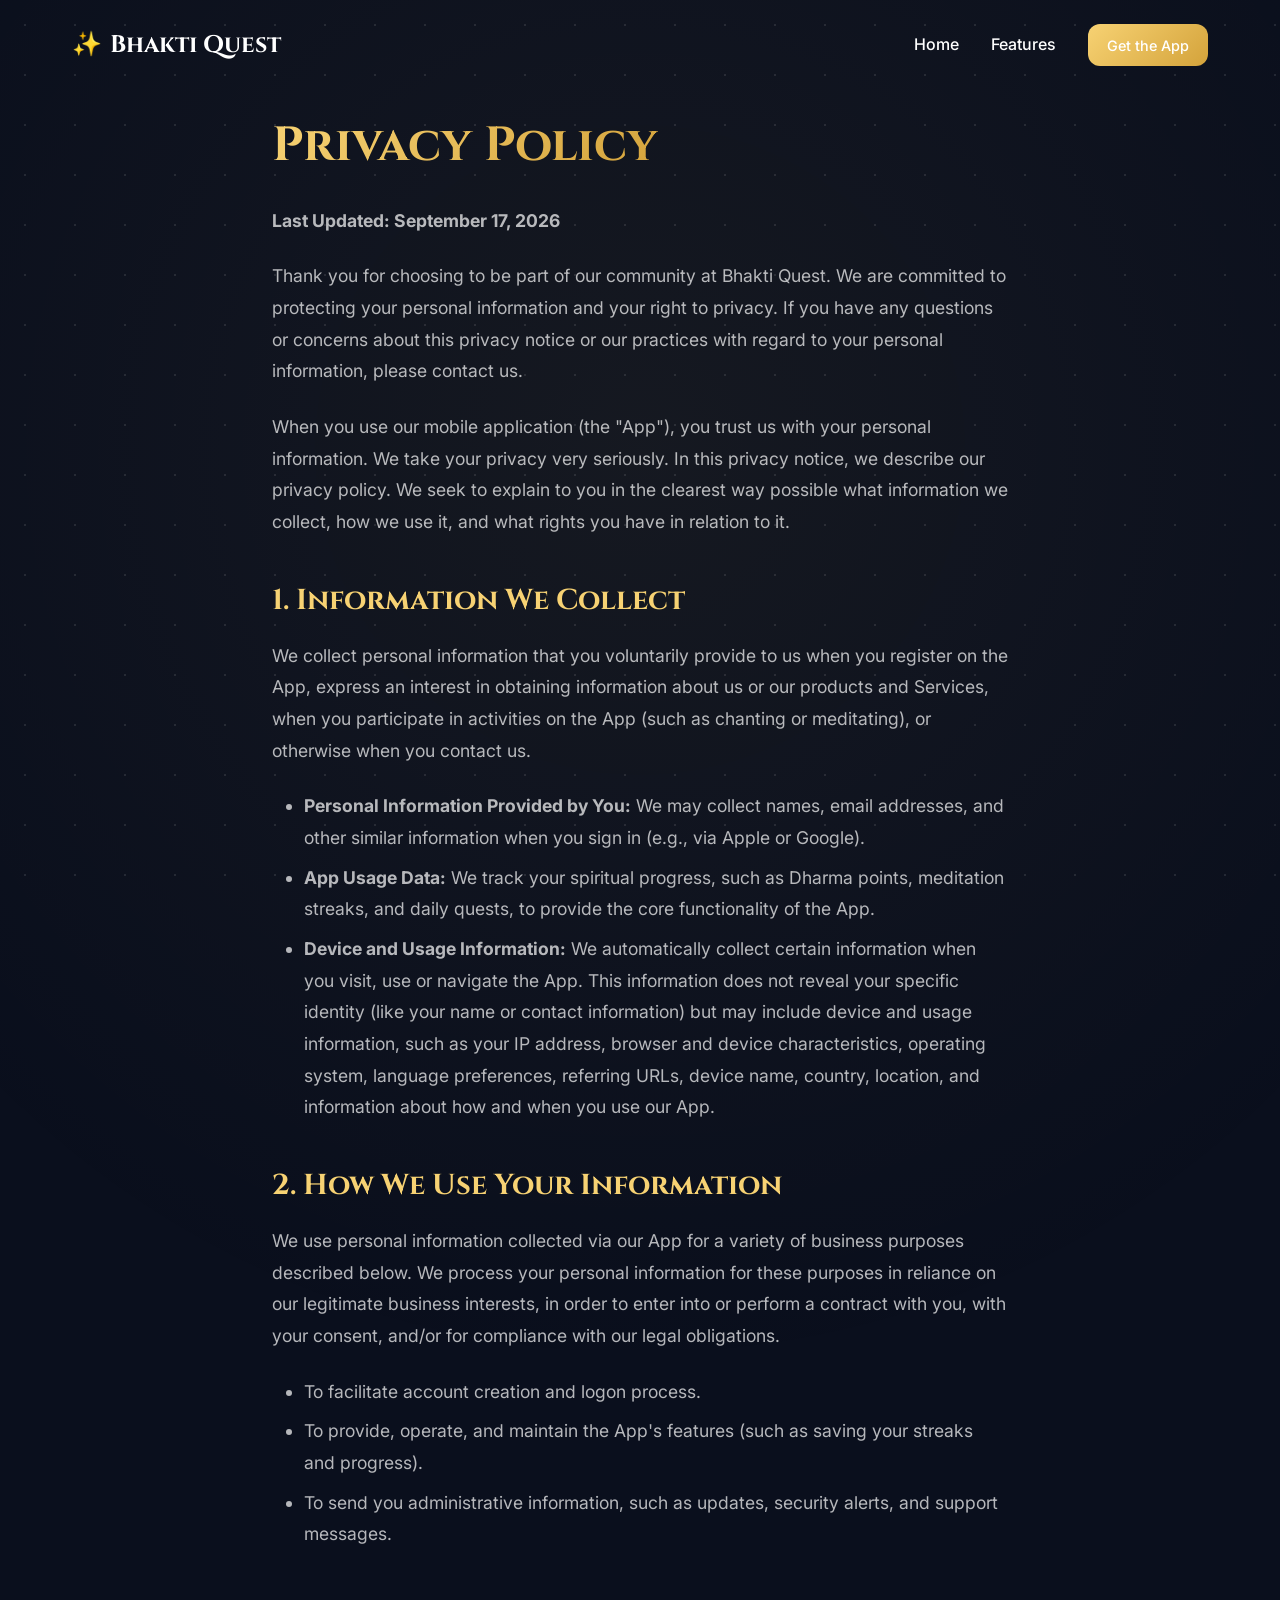
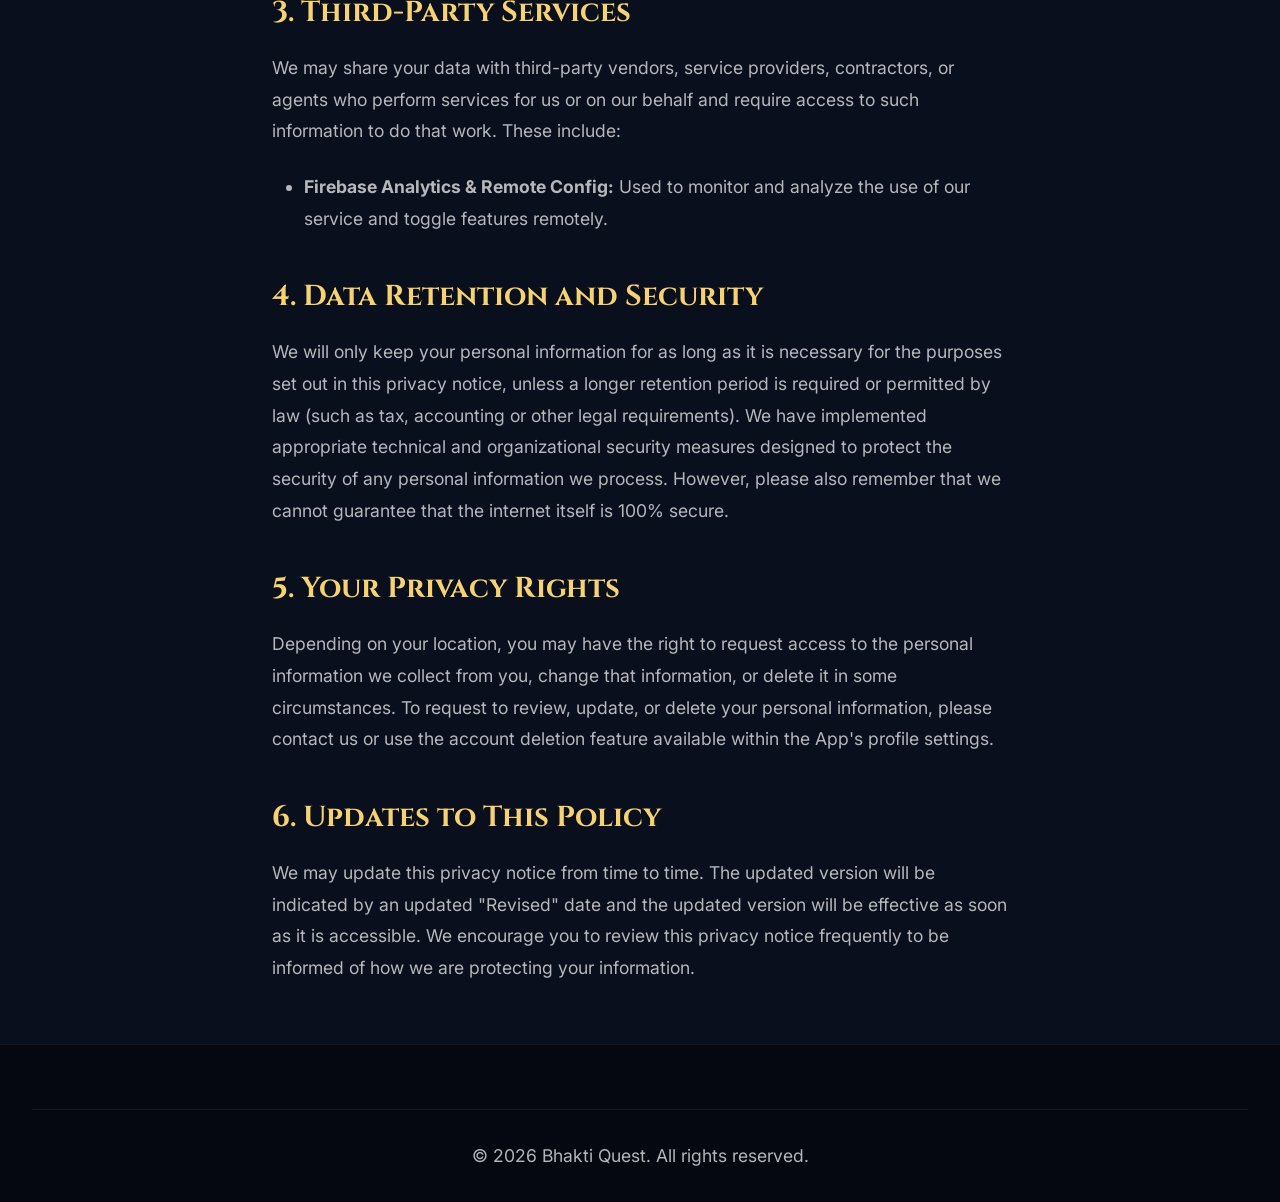
==== privacy.html @ 6d5a3833 "Add files via upload" ====
<!DOCTYPE html>
<html lang="en">
<head>
    <meta charset="UTF-8">
    <meta name="viewport" content="width=device-width, initial-scale=1.0">
    <title>Privacy Policy - Bhakti Quest</title>
    <meta name="description" content="Privacy Policy for the Bhakti Quest app.">
    
    <!-- Google Fonts -->
    <link rel="preconnect" href="https://fonts.googleapis.com">
    <link rel="preconnect" href="https://fonts.gstatic.com" crossorigin>
    <link href="https://fonts.googleapis.com/css2?family=Cinzel:wght@400;600;700&family=Inter:wght@300;400;500;600&display=swap" rel="stylesheet">
    
    <link rel="stylesheet" href="style.css">
    <style>
        .legal-content {
            max-width: 800px;
            margin: 120px auto 60px;
            padding: 0 2rem;
        }
        .legal-content h1 {
            font-size: 3rem;
            margin-bottom: 2rem;
            text-align: center;
        }
        .legal-content h2 {
            font-size: 1.8rem;
            margin-top: 2.5rem;
            margin-bottom: 1rem;
            color: var(--gold-primary);
        }
        .legal-content p, .legal-content ul {
            margin-bottom: 1.5rem;
            font-size: 1.1rem;
            line-height: 1.8;
            color: var(--text-secondary);
        }
        .legal-content ul {
            padding-left: 2rem;
        }
        .legal-content li {
            margin-bottom: 0.5rem;
        }
    </style>
</head>
<body>
    <!-- Background Elements -->
    <div class="bg-glow"></div>
    <div class="stars"></div>

    <!-- Navigation -->
    <nav class="navbar">
        <div class="nav-container">
            <div class="logo">
                <a href="index.html" style="text-decoration: none; display: flex; align-items: center; gap: 0.5rem; color: white;">
                    <span class="logo-icon" style="color: var(--gold-primary);">✨</span>
                    <span>Bhakti Quest</span>
                </a>
            </div>
            <div class="nav-links">
                <a href="index.html">Home</a>
                <a href="index.html#features">Features</a>
                <a href="https://apps.apple.com/app/id6502264908" class="btn-primary-small">Get the App</a>
            </div>
        </div>
    </nav>

    <!-- Content Section -->
    <section class="legal-content">
        <h1 class="text-gold">Privacy Policy</h1>
        <p><strong>Last Updated: September 17, 2026</strong></p>
        
        <p>Thank you for choosing to be part of our community at Bhakti Quest. We are committed to protecting your personal information and your right to privacy. If you have any questions or concerns about this privacy notice or our practices with regard to your personal information, please contact us.</p>
        
        <p>When you use our mobile application (the "App"), you trust us with your personal information. We take your privacy very seriously. In this privacy notice, we describe our privacy policy. We seek to explain to you in the clearest way possible what information we collect, how we use it, and what rights you have in relation to it.</p>
        
        <h2>1. Information We Collect</h2>
        <p>We collect personal information that you voluntarily provide to us when you register on the App, express an interest in obtaining information about us or our products and Services, when you participate in activities on the App (such as chanting or meditating), or otherwise when you contact us.</p>
        <ul>
            <li><strong>Personal Information Provided by You:</strong> We may collect names, email addresses, and other similar information when you sign in (e.g., via Apple or Google).</li>
            <li><strong>App Usage Data:</strong> We track your spiritual progress, such as Dharma points, meditation streaks, and daily quests, to provide the core functionality of the App.</li>
            <li><strong>Device and Usage Information:</strong> We automatically collect certain information when you visit, use or navigate the App. This information does not reveal your specific identity (like your name or contact information) but may include device and usage information, such as your IP address, browser and device characteristics, operating system, language preferences, referring URLs, device name, country, location, and information about how and when you use our App.</li>
        </ul>

        <h2>2. How We Use Your Information</h2>
        <p>We use personal information collected via our App for a variety of business purposes described below. We process your personal information for these purposes in reliance on our legitimate business interests, in order to enter into or perform a contract with you, with your consent, and/or for compliance with our legal obligations.</p>
        <ul>
            <li>To facilitate account creation and logon process.</li>
            <li>To provide, operate, and maintain the App's features (such as saving your streaks and progress).</li>
            <li>To send you administrative information, such as updates, security alerts, and support messages.</li>
        </ul>

        <h2>3. Third-Party Services</h2>
        <p>We may share your data with third-party vendors, service providers, contractors, or agents who perform services for us or on our behalf and require access to such information to do that work. These include:</p>
        <ul>
            <li><strong>Firebase Analytics & Remote Config:</strong> Used to monitor and analyze the use of our service and toggle features remotely.</li>
        </ul>

        <h2>4. Data Retention and Security</h2>
        <p>We will only keep your personal information for as long as it is necessary for the purposes set out in this privacy notice, unless a longer retention period is required or permitted by law (such as tax, accounting or other legal requirements). We have implemented appropriate technical and organizational security measures designed to protect the security of any personal information we process. However, please also remember that we cannot guarantee that the internet itself is 100% secure.</p>

        <h2>5. Your Privacy Rights</h2>
        <p>Depending on your location, you may have the right to request access to the personal information we collect from you, change that information, or delete it in some circumstances. To request to review, update, or delete your personal information, please contact us or use the account deletion feature available within the App's profile settings.</p>

        <h2>6. Updates to This Policy</h2>
        <p>We may update this privacy notice from time to time. The updated version will be indicated by an updated "Revised" date and the updated version will be effective as soon as it is accessible. We encourage you to review this privacy notice frequently to be informed of how we are protecting your information.</p>
    </section>

    <!-- Footer -->
    <footer class="footer">
        <div class="footer-bottom">
            <p>&copy; 2026 Bhakti Quest. All rights reserved.</p>
        </div>
    </footer>
</body>
</html>
---- style.css ----
:root {
    --bg-dark: #0A0F1D;
    --bg-glass: rgba(18, 25, 43, 0.7);
    --gold-primary: #F7D273;
    --gold-gradient: linear-gradient(135deg, #F7D273 0%, #D4A33B 100%);
    --text-primary: #FFFFFF;
    --text-secondary: rgba(255, 255, 255, 0.7);
    --border-glass: rgba(247, 210, 115, 0.15);
}

* {
    margin: 0;
    padding: 0;
    box-sizing: border-box;
}

body {
    font-family: 'Inter', sans-serif;
    background-color: var(--bg-dark);
    color: var(--text-primary);
    line-height: 1.6;
    overflow-x: hidden;
}

h1, h2, h3, .logo span {
    font-family: 'Cinzel', serif;
}

/* Background Effects */
.bg-glow {
    position: fixed;
    top: -50%;
    left: -50%;
    width: 200%;
    height: 200%;
    background: radial-gradient(circle at center, rgba(247, 210, 115, 0.05) 0%, transparent 60%);
    z-index: -2;
    pointer-events: none;
}

.stars {
    position: fixed;
    top: 0;
    left: 0;
    width: 100%;
    height: 100%;
    background-image: radial-gradient(rgba(255,255,255,0.1) 1px, transparent 1px);
    background-size: 50px 50px;
    z-index: -1;
    pointer-events: none;
}

/* Utility Classes */
.text-gold {
    background: var(--gold-gradient);
    -webkit-background-clip: text;
    -webkit-text-fill-color: transparent;
    display: inline-block;
}

.glassmorphic {
    background: var(--bg-glass);
    backdrop-filter: blur(12px);
    -webkit-backdrop-filter: blur(12px);
    border: 1px solid var(--border-glass);
    border-radius: 24px;
}

/* Typography */
h1 {
    font-size: 4.5rem;
    line-height: 1.1;
    margin-bottom: 1.5rem;
}

h2 {
    font-size: 3rem;
    margin-bottom: 1rem;
}

p {
    color: var(--text-secondary);
    font-size: 1.1rem;
}

/* Navigation */
.navbar {
    position: fixed;
    top: 0;
    left: 0;
    width: 100%;
    padding: 1.5rem 0;
    z-index: 100;
    transition: all 0.3s ease;
}

.navbar.scrolled {
    background: rgba(10, 15, 29, 0.9);
    backdrop-filter: blur(10px);
    padding: 1rem 0;
    border-bottom: 1px solid rgba(255,255,255,0.05);
}

.nav-container {
    max-width: 1200px;
    margin: 0 auto;
    padding: 0 2rem;
    display: flex;
    justify-content: space-between;
    align-items: center;
}

.logo {
    display: flex;
    align-items: center;
    gap: 0.5rem;
    font-size: 1.5rem;
    font-weight: 700;
}

.logo-icon {
    color: var(--gold-primary);
}

.nav-links {
    display: flex;
    align-items: center;
    gap: 2rem;
}

.nav-links a {
    color: var(--text-primary);
    text-decoration: none;
    font-weight: 500;
    transition: color 0.3s ease;
}

.nav-links a:hover {
    color: var(--gold-primary);
}

/* Buttons */
.btn-primary, .btn-primary-small {
    background: var(--gold-gradient);
    color: #000;
    text-decoration: none;
    font-weight: 600;
    border-radius: 12px;
    display: inline-flex;
    align-items: center;
    gap: 0.5rem;
    transition: transform 0.3s ease, box-shadow 0.3s ease;
}

.btn-primary {
    padding: 1rem 2rem;
    font-size: 1.1rem;
}

.btn-primary-small {
    padding: 0.6rem 1.2rem;
    font-size: 0.9rem;
}

.btn-primary:hover, .btn-primary-small:hover {
    transform: translateY(-2px);
    box-shadow: 0 8px 20px rgba(247, 210, 115, 0.3);
}

.btn-secondary {
    background: rgba(255, 255, 255, 0.1);
    color: var(--text-primary);
    text-decoration: none;
    padding: 1rem 2rem;
    border-radius: 12px;
    font-weight: 600;
    backdrop-filter: blur(10px);
    border: 1px solid rgba(255,255,255,0.1);
    transition: all 0.3s ease;
}

.btn-secondary:hover {
    background: rgba(255, 255, 255, 0.15);
    transform: translateY(-2px);
}

/* Hero Section */
.hero {
    position: relative;
    min-height: 100vh;
    display: flex;
    align-items: center;
    padding: 120px 2rem 60px;
    overflow: hidden;
}

.hero-bg {
    position: absolute;
    top: 0;
    left: 0;
    width: 100%;
    height: 100%;
    background-size: cover;
    background-position: center;
    background-attachment: fixed;
    z-index: -2;
}

.hero-overlay {
    position: absolute;
    top: 0;
    left: 0;
    width: 100%;
    height: 100%;
    background: linear-gradient(to right, rgba(10, 15, 29, 0.95) 0%, rgba(10, 15, 29, 0.7) 100%);
    z-index: -1;
}

.hero-content {
    max-width: 1200px;
    margin: 0 auto;
    display: grid;
    grid-template-columns: 1fr 1fr;
    gap: 4rem;
    align-items: center;
}

.badge {
    display: inline-block;
    padding: 0.4rem 1rem;
    background: rgba(247, 210, 115, 0.1);
    color: var(--gold-primary);
    border: 1px solid var(--gold-primary);
    border-radius: 20px;
    font-size: 0.9rem;
    font-weight: 500;
    margin-bottom: 1.5rem;
    text-transform: uppercase;
    letter-spacing: 1px;
}

.hero-text p {
    font-size: 1.25rem;
    margin-bottom: 2.5rem;
    max-width: 500px;
}

.hero-cta {
    display: flex;
    gap: 1rem;
}

/* Mockup */
.hero-mockup {
    position: relative;
    perspective: 1000px;
}

.phone-frame {
    width: 320px;
    height: 650px;
    border: 12px solid #1c1c1e;
    border-radius: 40px;
    overflow: hidden;
    margin: 0 auto;
    box-shadow: 0 30px 60px rgba(0,0,0,0.5), 0 0 40px rgba(247, 210, 115, 0.15);
    background: #000;
    transform: rotateY(-15deg) rotateX(5deg);
    transition: transform 0.5s ease;
}

.phone-frame:hover {
    transform: rotateY(-5deg) rotateX(2deg);
}

.mockup-img {
    width: 100%;
    height: 100%;
    object-fit: cover;
}

.floating-badge {
    position: absolute;
    background: var(--bg-glass);
    backdrop-filter: blur(10px);
    border: 1px solid var(--border-glass);
    padding: 1rem;
    border-radius: 16px;
    display: flex;
    align-items: center;
    gap: 0.8rem;
    font-weight: 500;
    box-shadow: 0 10px 30px rgba(0,0,0,0.3);
    animation: float 6s ease-in-out infinite;
}

.gold-icon {
    color: var(--gold-primary);
}

.badge-1 {
    top: 20%;
    left: -20px;
}

.badge-2 {
    bottom: 30%;
    right: -40px;
    animation-delay: 2s;
}

@keyframes float {
    0% { transform: translateY(0px); }
    50% { transform: translateY(-15px); }
    100% { transform: translateY(0px); }
}

/* Features */
.features {
    padding: 120px 2rem;
    max-width: 1200px;
    margin: 0 auto;
}

.section-header {
    text-align: center;
    margin-bottom: 4rem;
}

.section-header p {
    max-width: 600px;
    margin: 0 auto;
}

.features-grid {
    display: grid;
    grid-template-columns: repeat(auto-fit, minmax(300px, 1fr));
    gap: 2rem;
}

.feature-card {
    background: var(--bg-glass);
    border: 1px solid var(--border-glass);
    border-radius: 24px;
    padding: 2rem;
    text-align: left;
    transition: transform 0.3s ease, box-shadow 0.3s ease;
    overflow: hidden;
    position: relative;
}

.feature-card:hover {
    transform: translateY(-10px);
    box-shadow: 0 20px 40px rgba(0,0,0,0.4);
}

.feature-icon-wrapper {
    width: 60px;
    height: 60px;
    background: rgba(247, 210, 115, 0.1);
    border-radius: 16px;
    display: flex;
    align-items: center;
    justify-content: center;
    margin-bottom: 1.5rem;
}

.feature-icon {
    color: var(--gold-primary);
    width: 30px;
    height: 30px;
}

.feature-card h3 {
    font-size: 1.5rem;
    margin-bottom: 1rem;
}

.feature-mockup {
    width: 100%;
    border-radius: 12px;
    margin-top: 2rem;
    border: 1px solid rgba(255,255,255,0.1);
    transition: transform 0.5s ease;
}

.feature-card:hover .feature-mockup {
    transform: scale(1.05);
}

/* CTA Section */
.cta-section {
    padding: 60px 2rem 120px;
    max-width: 1000px;
    margin: 0 auto;
}

.cta-card {
    padding: 4rem 2rem;
    text-align: center;
    display: flex;
    flex-direction: column;
    align-items: center;
    background: linear-gradient(135deg, rgba(247, 210, 115, 0.1) 0%, rgba(18, 25, 43, 0.7) 100%);
}

.cta-card h2 {
    margin-bottom: 1rem;
}

.cta-card p {
    margin-bottom: 2rem;
    max-width: 500px;
}

.btn-primary.large {
    padding: 1.2rem 2.5rem;
    font-size: 1.2rem;
}

/* Footer */
.footer {
    background: #050811;
    padding: 4rem 2rem 2rem;
    border-top: 1px solid rgba(255,255,255,0.05);
}

.footer-content {
    max-width: 1200px;
    margin: 0 auto;
    display: grid;
    grid-template-columns: 1fr auto;
    gap: 4rem;
    margin-bottom: 3rem;
}

.footer-brand p {
    margin-top: 1rem;
    color: var(--text-secondary);
}

.footer-links {
    display: flex;
    gap: 4rem;
}

.link-column h4 {
    color: var(--gold-primary);
    margin-bottom: 1.5rem;
    font-family: 'Inter', sans-serif;
    font-weight: 600;
    text-transform: uppercase;
    letter-spacing: 1px;
    font-size: 0.9rem;
}

.link-column a {
    display: block;
    color: var(--text-secondary);
    text-decoration: none;
    margin-bottom: 0.8rem;
    transition: color 0.3s ease;
}

.link-column a:hover {
    color: var(--text-primary);
}

.footer-bottom {
    text-align: center;
    padding-top: 2rem;
    border-top: 1px solid rgba(255,255,255,0.05);
    color: rgba(255,255,255,0.3);
    font-size: 0.9rem;
}

/* Responsive */
@media (max-width: 968px) {
    .hero-content {
        grid-template-columns: 1fr;
        text-align: center;
    }
    
    .hero-cta {
        justify-content: center;
    }
    
    h1 {
        font-size: 3.5rem;
    }
    
    .hero-text p {
        margin: 0 auto 2.5rem;
    }
    
    .hero-mockup {
        margin-top: 4rem;
    }
}

@media (max-width: 768px) {
    .nav-links {
        display: none;
    }
    
    .footer-content {
        grid-template-columns: 1fr;
        gap: 2rem;
    }
    
    .hero-cta {
        flex-direction: column;
    }
    
    h1 {
        font-size: 2.8rem;
    }
}
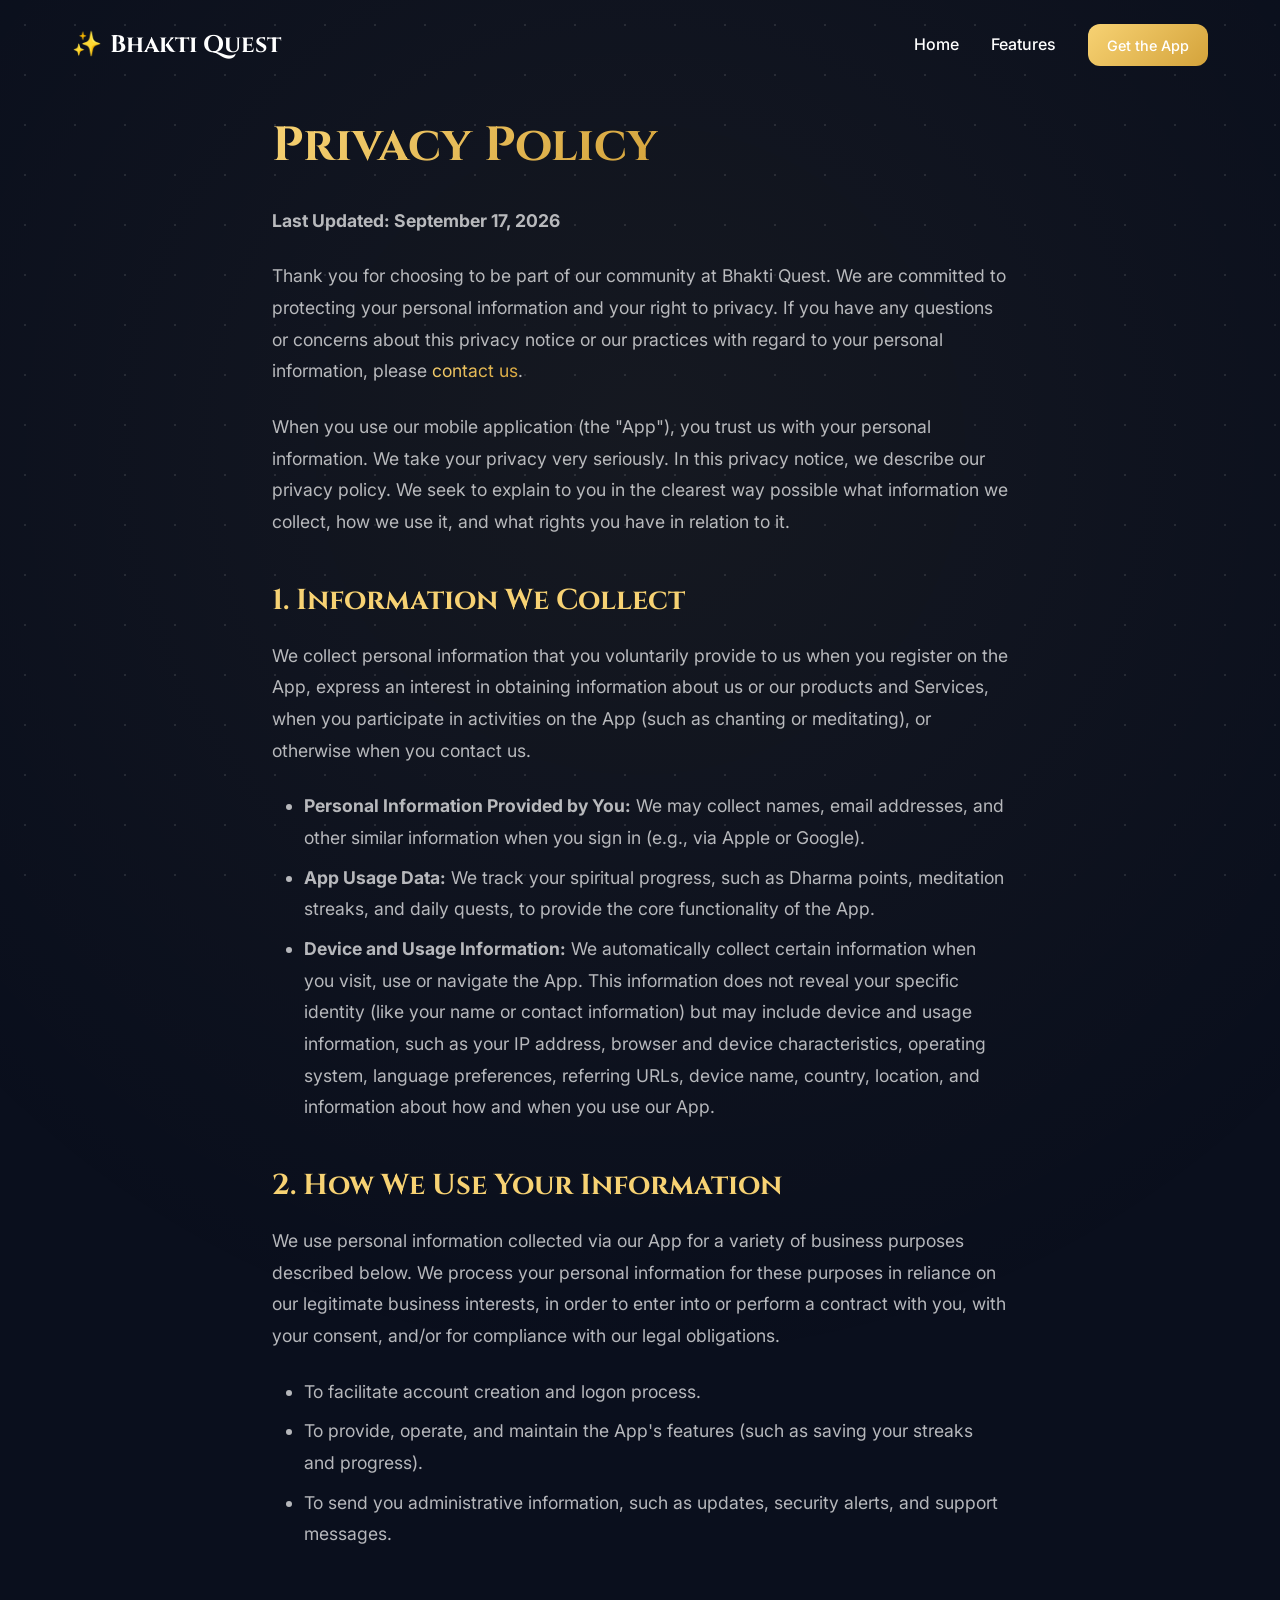
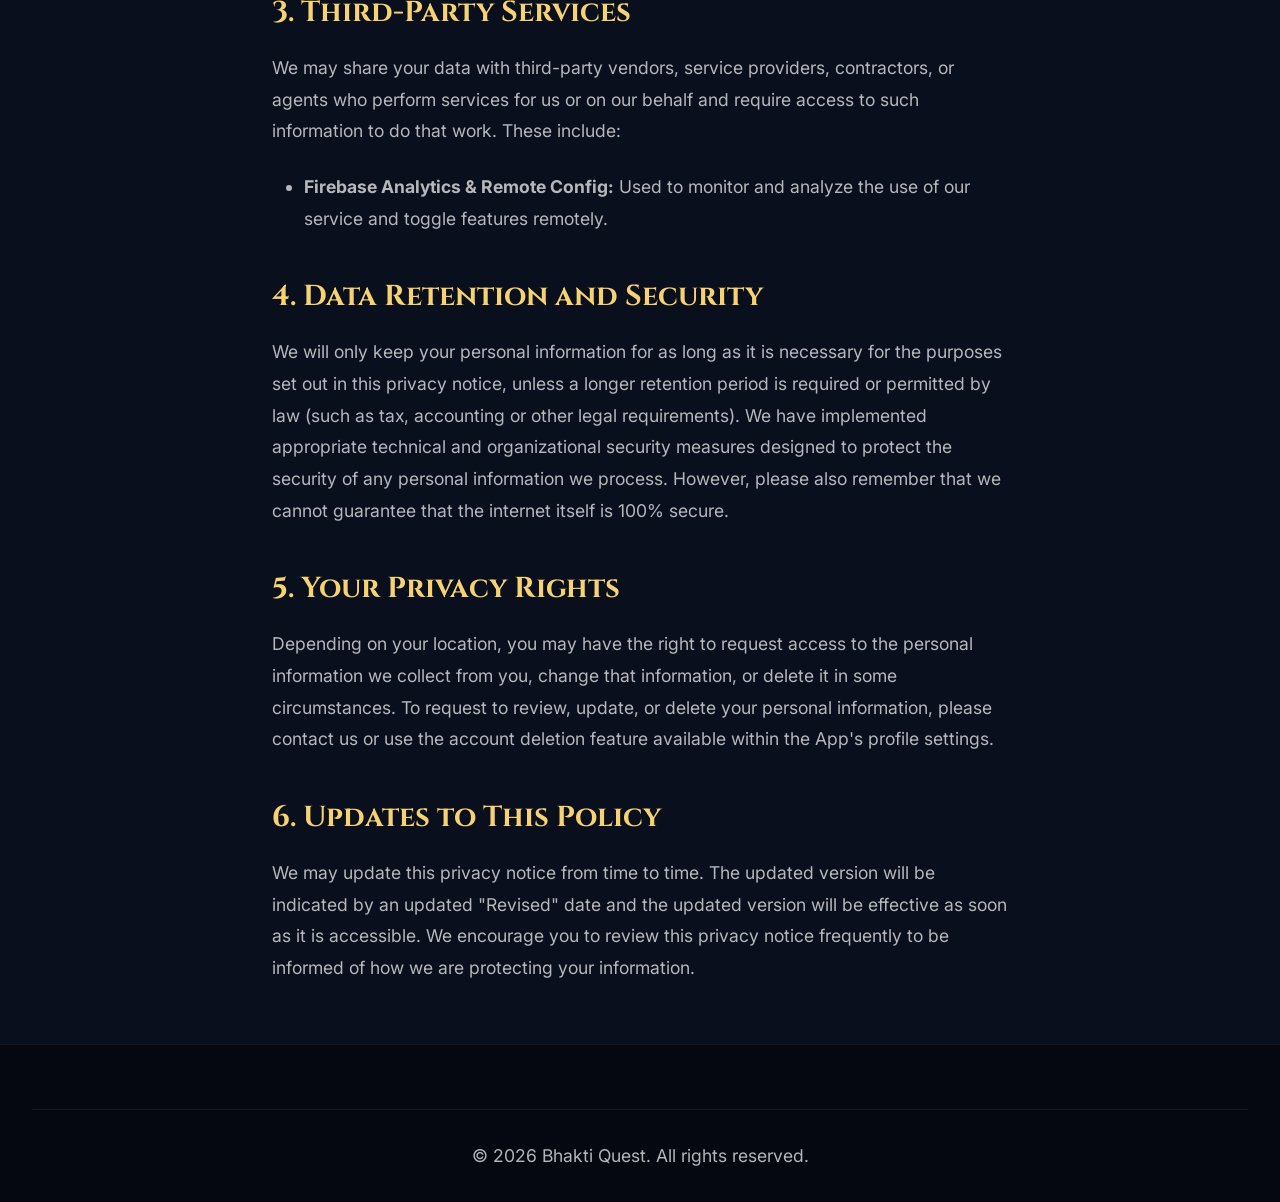
==== commit 68bd9407: "push" ====
--- a/privacy.html
+++ b/privacy.html
@@ -70,7 +70,7 @@
         <h1 class="text-gold">Privacy Policy</h1>
         <p><strong>Last Updated: September 17, 2026</strong></p>
         
-        <p>Thank you for choosing to be part of our community at Bhakti Quest. We are committed to protecting your personal information and your right to privacy. If you have any questions or concerns about this privacy notice or our practices with regard to your personal information, please contact us.</p>
+        <p>Thank you for choosing to be part of our community at Bhakti Quest. We are committed to protecting your personal information and your right to privacy. If you have any questions or concerns about this privacy notice or our practices with regard to your personal information, please <a href="mailto:ruchitaramani.ios@gmail.com" class="text-gold" style="text-decoration:none;">contact us</a>.</p>
         
         <p>When you use our mobile application (the "App"), you trust us with your personal information. We take your privacy very seriously. In this privacy notice, we describe our privacy policy. We seek to explain to you in the clearest way possible what information we collect, how we use it, and what rights you have in relation to it.</p>
         
